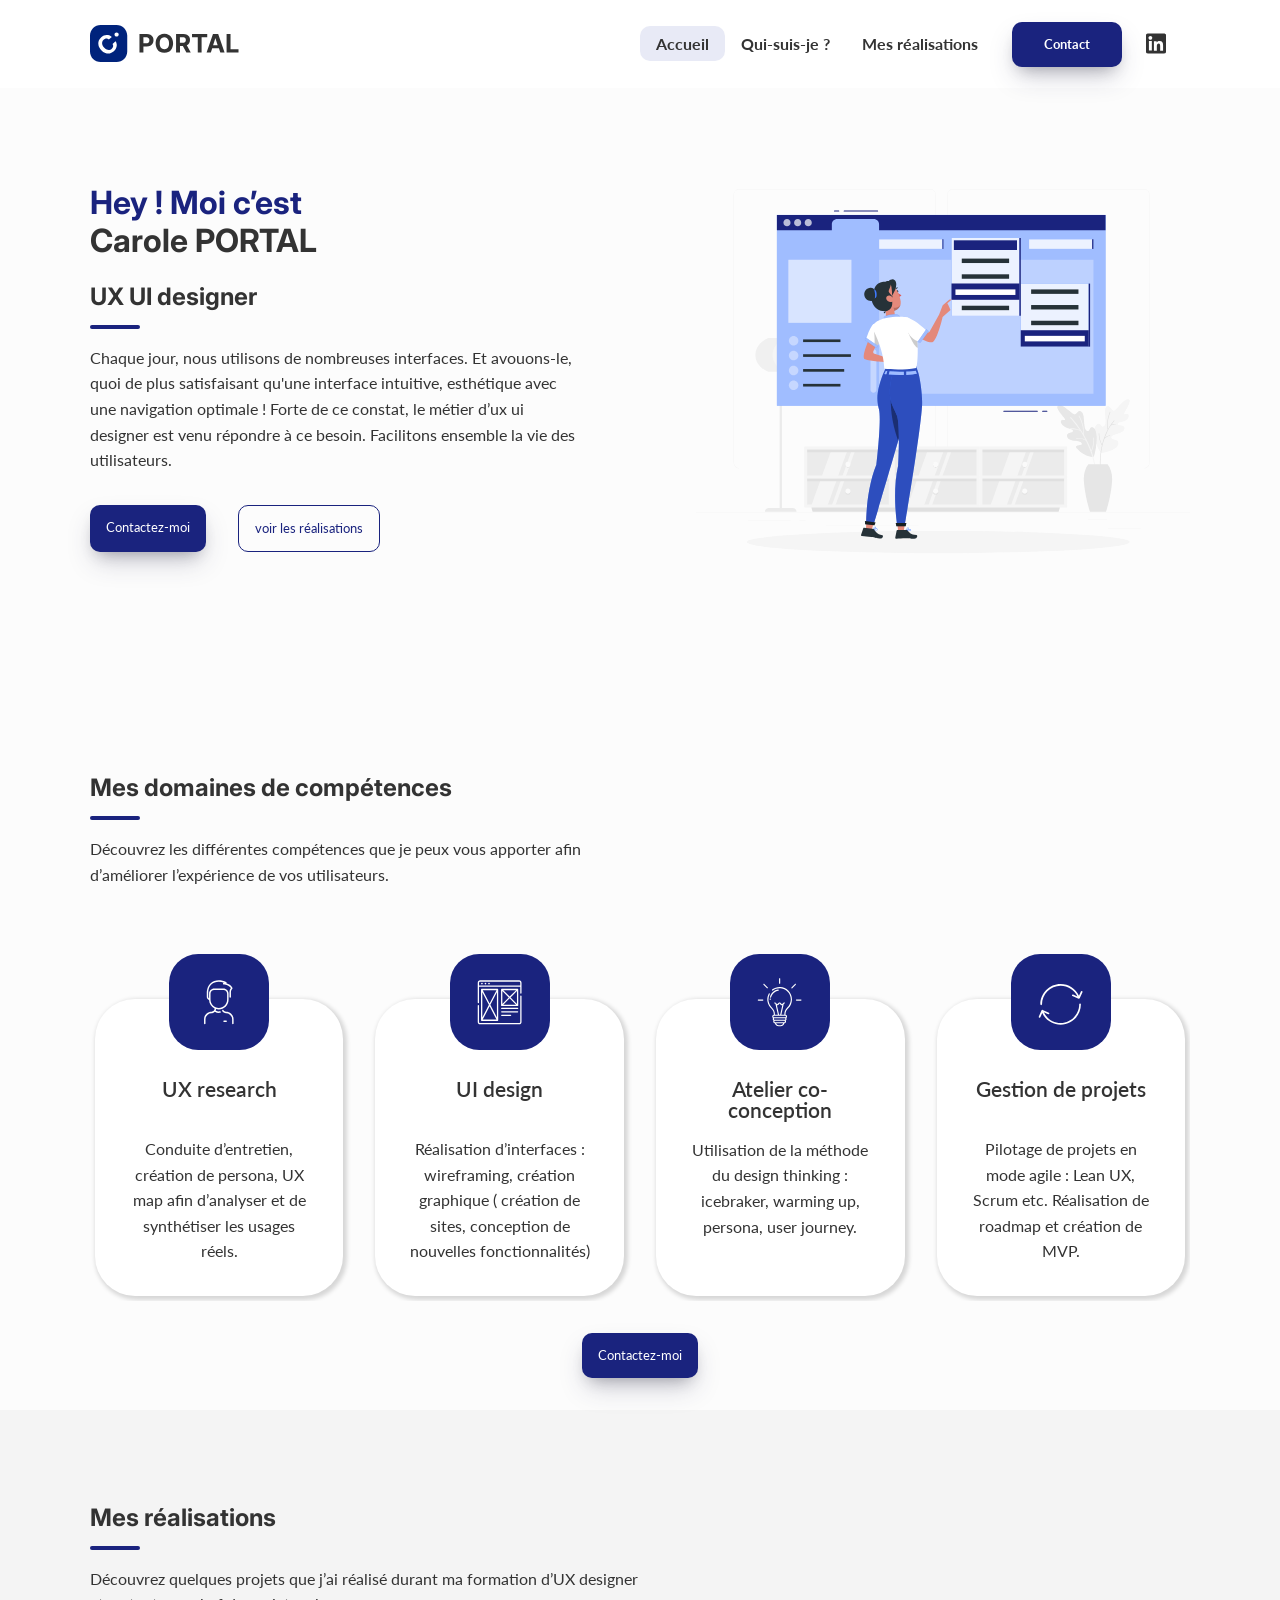
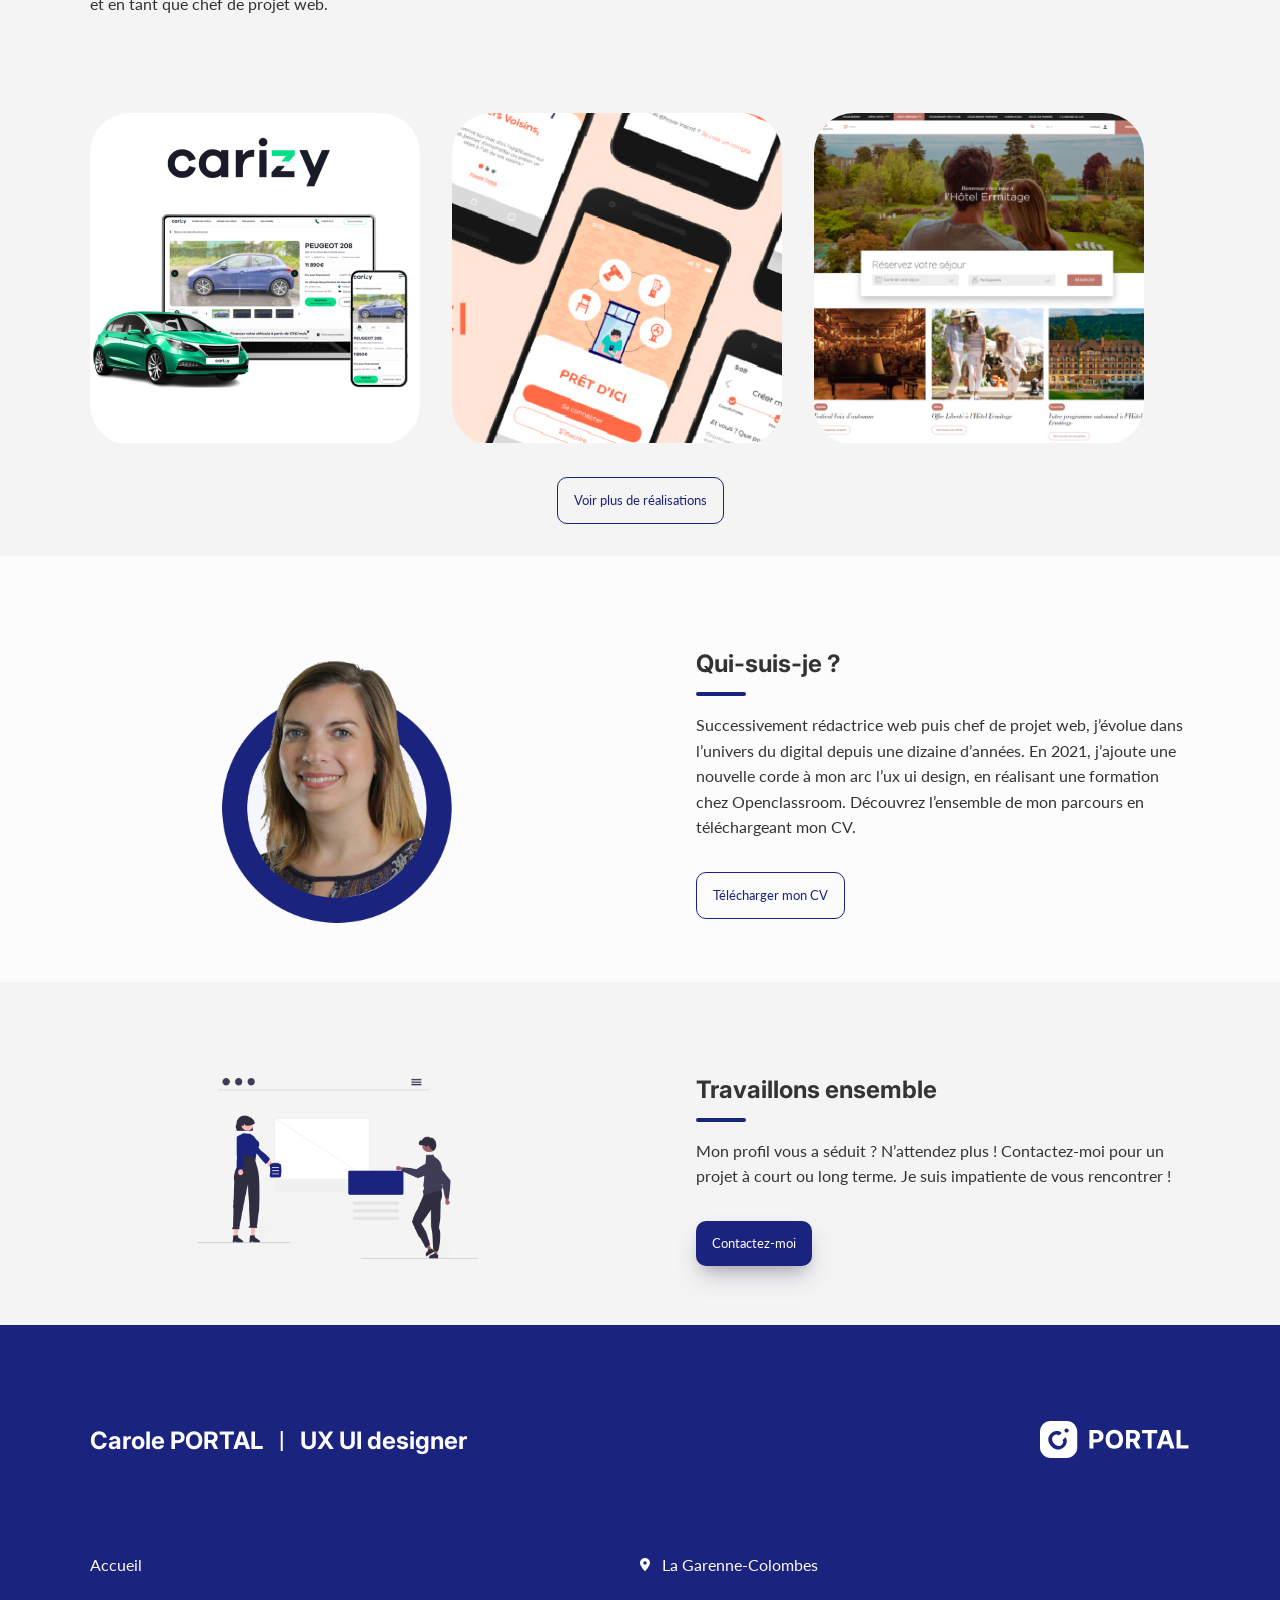
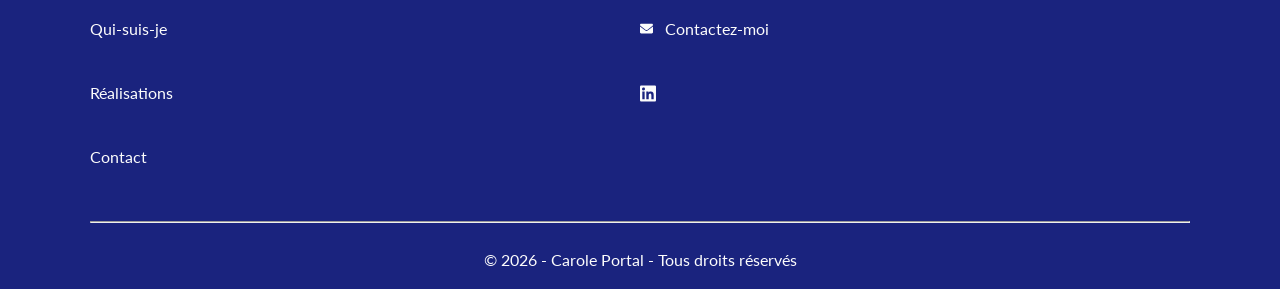
==== index.html @ c17dd4f8 "update portfolio" ====
<!DOCTYPE html>
<html lang="fr">
	<head>
		<meta charset="UTF-8" />
		<meta http-equiv="X-UA-Compatible" content="IE=edge" />
		<meta name="viewport" content="width=device-width, initial-scale=1.0" />
		<title>Carole Portal | UX UI Designer</title>
		<link rel="stylesheet" href="./assets/styles/style.css" />
		<link
			rel="shortcut icon"
			href="./assets/img/favicon.svg"
			type="image/x-icon"
		/>
	</head>
	<body>
		<!-- Navbar -->
		<nav class="navbar">
			<div class="container">
				<div class="content">
					<div class="logo">
						<a href="/index.html">
							<img src="/assets/img/Logo_PORTAL.svg" alt="Logo Carole Portal" />
						</a>
					</div>
					<div id="Link" class="navLink">
						<ul>
							<li class="">
								<a class="navBtn navActive" href="/index.html">Accueil</a>
							</li>
							<li class="">
								<a class="navBtn" href="/qui-suis-je.html">Qui-suis-je ?</a>
							</li>
							<li class="">
								<a class="navBtn" href="/realisations.html">Mes réalisations</a>
							</li>
							<li class="contact">
								<a href="/contact.html">Contact</a>
							</li>
							<li>
								<a
									href="https://www.linkedin.com/in/carole-portal-0603b5bb/"
									target="_blank"
								>
									<img src="./assets/img/linkedin.svg" alt="Logo Linkedin" />
								</a>
							</li>
						</ul>
					</div>
					<div id="BurgerMenu" class="navLinkMobile">
						<span></span>
						<span></span>
						<span></span>
					</div>
				</div>
			</div>
		</nav>
		<main>
			<!-- Section 1 -->
			<section class="container">
				<div class="flex section-1">
					<div class="section-1-txt">
						<h1><span>Hey ! Moi c’est </span> Carole PORTAL</h1>
						<h2>UX UI designer</h2>
						<div class="separateur"></div>
						<p>
							Chaque jour, nous utilisons de nombreuses interfaces. Et
							avouons-le, quoi de plus satisfaisant qu'une interface intuitive,
							esthétique avec une navigation optimale ! Forte de ce constat, le
							métier d’ux ui designer est venu répondre à ce besoin. Facilitons
							ensemble la vie des utilisateurs.
						</p>
						<div class="section-btn">
							<a href="/contact.html" class="contact">Contactez-moi</a>
							<a href="/realisations.html" class="btn-outline"
								>voir les réalisations</a
							>
						</div>
					</div>
					<div class="section-1-img">
						<img
							src="./assets/img/image-section-1.svg"
							alt="illustration ux designer"
						/>
					</div>
				</div>
			</section>
			<!-- Section 2 -->
			<section class="container m-b-2">
				<div class="flex section-1">
					<div class="section-1-txt">
						<h2>Mes domaines de compétences</h2>
						<div class="separateur"></div>
						<p>
							Découvrez les différentes compétences que je peux vous apporter
							afin d’améliorer l’expérience de vos utilisateurs.
						</p>
					</div>
				</div>
				<div class="section-2">
					<div class="overflow-mobile">
						<div class="card-skill">
							<div class="picto-skill">
								<img src="./assets/img/skill_1.svg" alt="Picto UX research" />
							</div>
							<div class="info-skill">
								<h3>UX research</h3>
								<p>
									Conduite d’entretien, création de persona, UX map afin
									d’analyser et de synthétiser les usages réels.
								</p>
							</div>
						</div>
						<div class="card-skill">
							<div class="picto-skill">
								<img src="./assets/img/skill_2.svg" alt="Picto UX research" />
							</div>
							<div class="info-skill">
								<h3>UI design</h3>
								<p>
									Réalisation d’interfaces : wireframing, création graphique (
									création de sites, conception de nouvelles fonctionnalités)
								</p>
							</div>
						</div>
						<div class="card-skill">
							<div class="picto-skill">
								<img src="./assets/img/skill_3.svg" alt="Picto UX research" />
							</div>
							<div class="info-skill">
								<h3>Atelier co-conception</h3>
								<p>
									Utilisation de la méthode du design thinking : icebraker,
									warming up, persona, user journey.
								</p>
							</div>
						</div>
						<div class="card-skill">
							<div class="picto-skill">
								<img src="./assets/img/skill_4.svg" alt="Picto UX research" />
							</div>
							<div class="info-skill">
								<h3>Gestion de projets</h3>
								<p>
									Pilotage de projets en mode agile : Lean UX, Scrum etc.
									Réalisation de roadmap et création de MVP.
								</p>
							</div>
						</div>
					</div>
					<div class="section-btn center-btn">
						<a href="/contact.html" class="contact">Contactez-moi</a>
					</div>
				</div>
			</section>
			<!-- Section 3 -->
			<section class="bg-grey p-b-2">
				<div class="container">
					<div class="flex section-1">
						<div class="section-1-txt">
							<h2>Mes réalisations</h2>
							<div class="separateur"></div>
							<p>
								Découvrez quelques projets que j’ai réalisé durant ma formation
								d’UX designer et en tant que chef de projet web.
							</p>
						</div>
					</div>
					<div class="section-1">
						<div class="flex-work">
							<!-- travaux 1 -->
							<div class="content-work">
								<a href="/work-carizy.html">
									<div class="content-overlay-work"></div>
									<img
										class="content-image"
										src="/assets/img/work-carizy.jpg"
										alt="Page Annonce Carizy"
									/>
									<div class="content-details fadeIn-bottom">
										<div class="separateur-white"></div>
										<h3 class="content-title">CARIZY</h3>
										<p class="content-text">Refonte de la page annonce</p>
									</div>
								</a>
							</div>
							<!-- travaux 2 -->
							<div class="content-work">
								<a href="/work-pret-d-ici.html">
									<div class="content-overlay-work"></div>
									<img
										class="content-image"
										src="/assets/img/work-pret-d-ici.jpg"
										alt="Mockups écran de l'application Prêt d'ici"
									/>
									<div class="content-details fadeIn-bottom">
										<div class="separateur-white"></div>
										<h3 class="content-title">PRÊT D'ICI</h3>
										<p class="content-text">Application mobile</p>
									</div>
								</a>
							</div>
							<!-- travaux 3 -->
							<div class="content-work">
								<a href="/work-ermitage.html">
									<div class="content-overlay-work"></div>
									<img
										class="content-image"
										src="/assets/img/work-ermitage.jpg"
										alt="Page d'accueil du site Ermitage"
									/>
									<div class="content-details fadeIn-bottom">
										<div class="separateur-white"></div>
										<h3 class="content-title">HÔTEL ERMITAGE</h3>
										<p class="content-text">
											Faire évoluer un service existant
										</p>
									</div>
								</a>
							</div>
						</div>
						<div class="section-btn center-btn">
							<a href="/realisations.html" class="btn-outline"
								>Voir plus de réalisations</a
							>
						</div>
					</div>
				</div>
			</section>
			<!-- Section 4 -->
			<section class="container p-b-2">
				<div class="section-1 flex">
					<div class="section-1-img">
						<div class="photo-profil">
							<img src="/assets/img/Photo-carole.png" alt="Photo de Carole" />
						</div>
					</div>
					<div class="section-1-txt">
						<h2>Qui-suis-je ?</h2>
						<div class="separateur"></div>
						<p>
							Successivement rédactrice web puis chef de projet web, j’évolue
							dans l’univers du digital depuis une dizaine d’années. En 2021,
							j’ajoute une nouvelle corde à mon arc l’ux ui design, en réalisant
							une formation chez Openclassroom. Découvrez l’ensemble de mon
							parcours en téléchargeant mon CV.
						</p>
						<div class="section-btn">
							<a
								class="btn-outline txt-btn-center"
								href="/assets/cv/CV-Carole_Portal-UX-UI-Designer.pdf"
								target="_blank"
								>Télécharger mon CV</a
							>
						</div>
					</div>
				</div>
			</section>
			<!-- Section 5 -->
			<section class="bg-grey p-b-2">
				<div class="container">
					<div class="section-1 flex">
						<div class="section-1-img">
							<div class="photo-profil p-b-2">
								<img
									src="/assets/img/travaillons-ensemble.png"
									alt="Photo de bureau"
								/>
							</div>
						</div>
						<div class="section-1-txt">
							<h2>Travaillons ensemble</h2>
							<div class="separateur"></div>
							<p>
								Mon profil vous a séduit ? N’attendez plus ! Contactez-moi pour
								un projet à court ou long terme. Je suis impatiente de vous
								rencontrer !
							</p>
							<div class="section-btn">
								<a href="/contact.html" class="contact">Contactez-moi</a>
							</div>
						</div>
					</div>
				</div>
			</section>
		</main>
		<footer class="footer">
			<div class="container">
				<div class="section-1 flex-footer">
					<div class="title-footer">
						<h2>Carole PORTAL</h2>
						<span class="pipe">|</span>
						<h2>UX UI designer</h2>
					</div>
					<div class="logo-footer">
						<img
							src="/assets/img/Logo_white_PORTAL.svg"
							alt="logo Carole Portal en blanc"
						/>
					</div>
				</div>
				<div class="section-1 content-link-contact">
					<div class="content-link">
						<ul>
							<li><a href="#">Accueil</a></li>
							<li><a href="/qui-suis-je.html">Qui-suis-je</a></li>
							<li><a href="/realisations.html">Réalisations</a></li>
							<li><a href="/contact.html">Contact</a></li>
						</ul>
					</div>
					<div class="content-contact">
						<ul>
							<li>
								<a href="#">
									<img
										src="/assets/img/location-dot.svg"
										alt="Picto localisation"
									/>
									La Garenne-Colombes</a
								>
							</li>
							<li>
								<a href="mailto:portalcarol@gmail.com" target="_blank"
									><img src="/assets/img/envelope.svg" alt="Picto enveloppe" />
									Contactez-moi</a
								>
							</li>
							<li>
								<a
									href="https://www.linkedin.com/in/carole-portal-0603b5bb/"
									target="_blank"
								>
									<img
										src="/assets/img/linkedin_white.svg"
										alt="Picto Linkedin"
								/></a>
							</li>
						</ul>
					</div>
				</div>
				<hr />
				<div class="copyright">
					<p>
						© <span id="copy"></span> - Carole Portal - Tous droits réservés
					</p>
				</div>
			</div>
		</footer>
		<button id="goTop">
			<img src="/assets/img/caret-up.svg" alt="Flêche vers le haut" />
		</button>
		<script src="/assets/js/script.js"></script>
	</body>
</html>
---- assets/styles/style.css ----
@import "./reset.css";
@import "./global.css";
@import "./burgerMenu.css";
@import "./accueil.css";
@import "/assets/styles/work-pret-d-ici.css";
@import "./contact.css";
@import "./qui-suis-je.css";
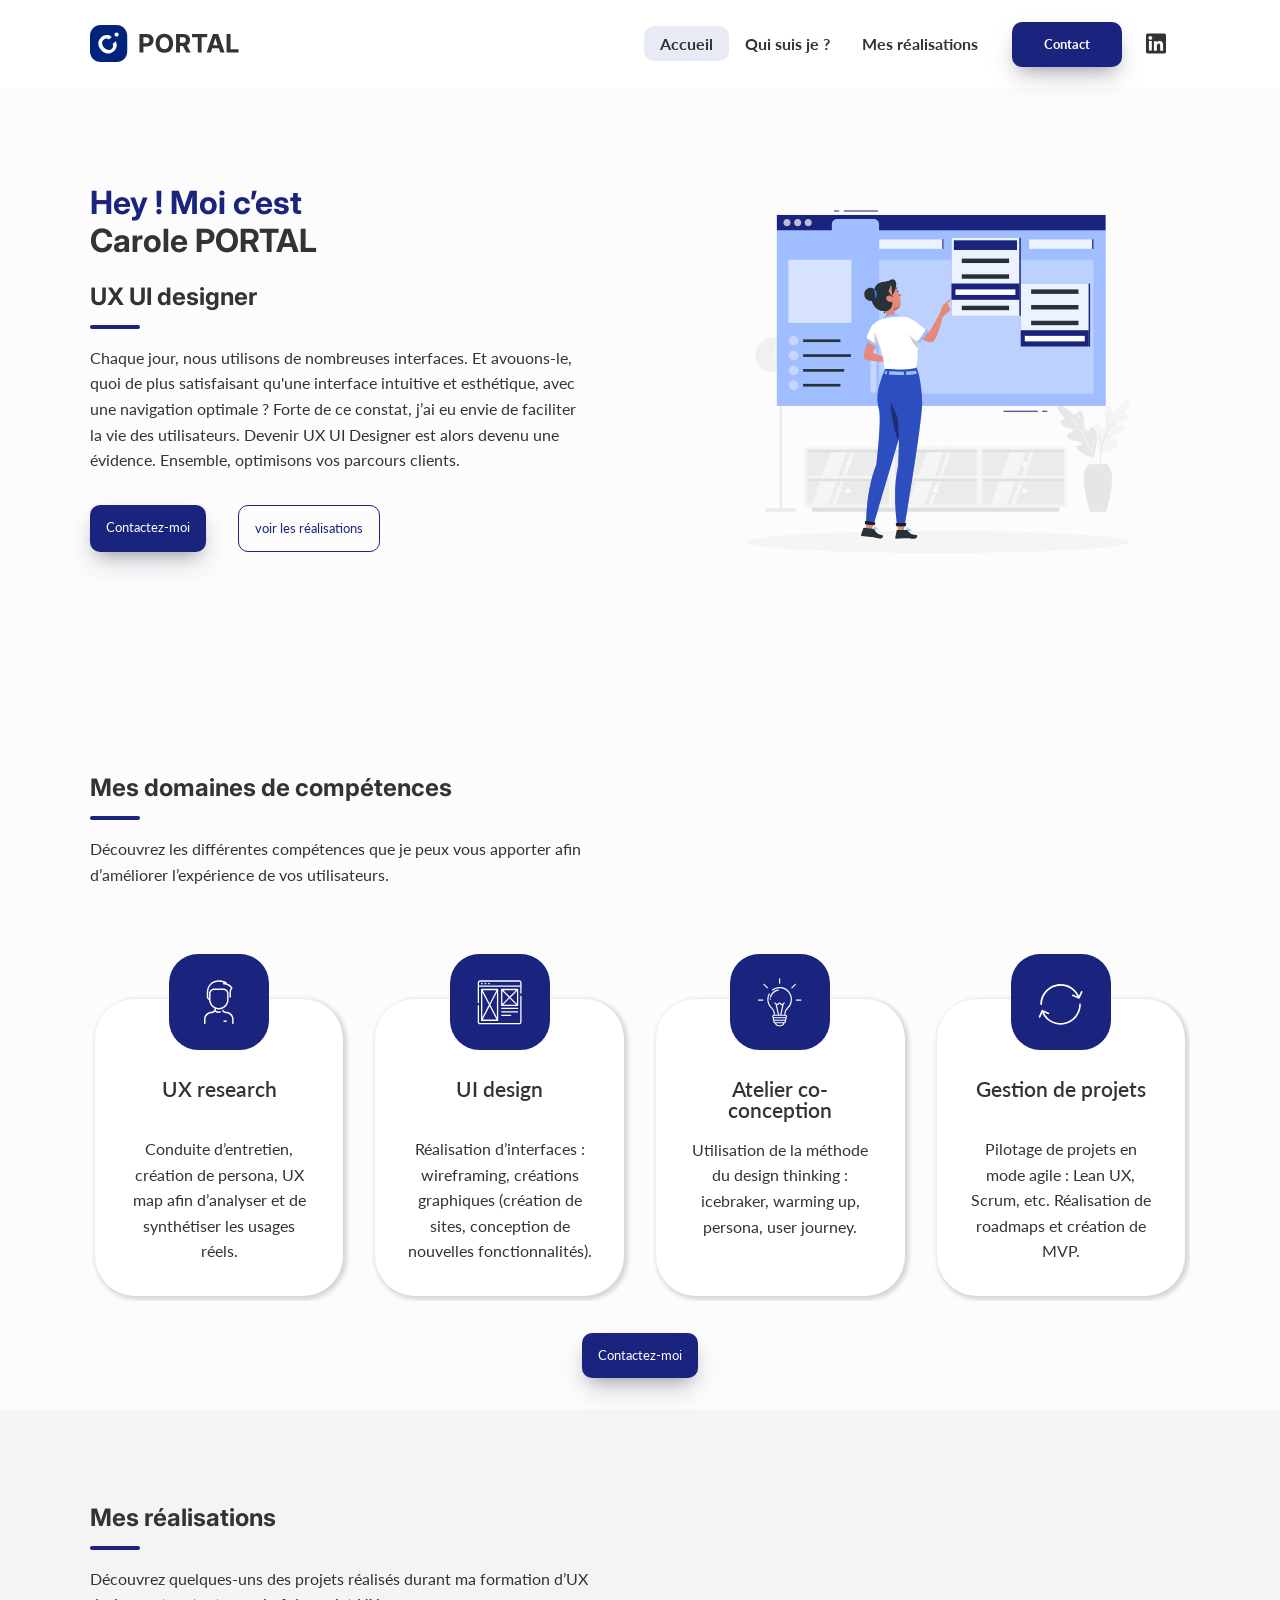
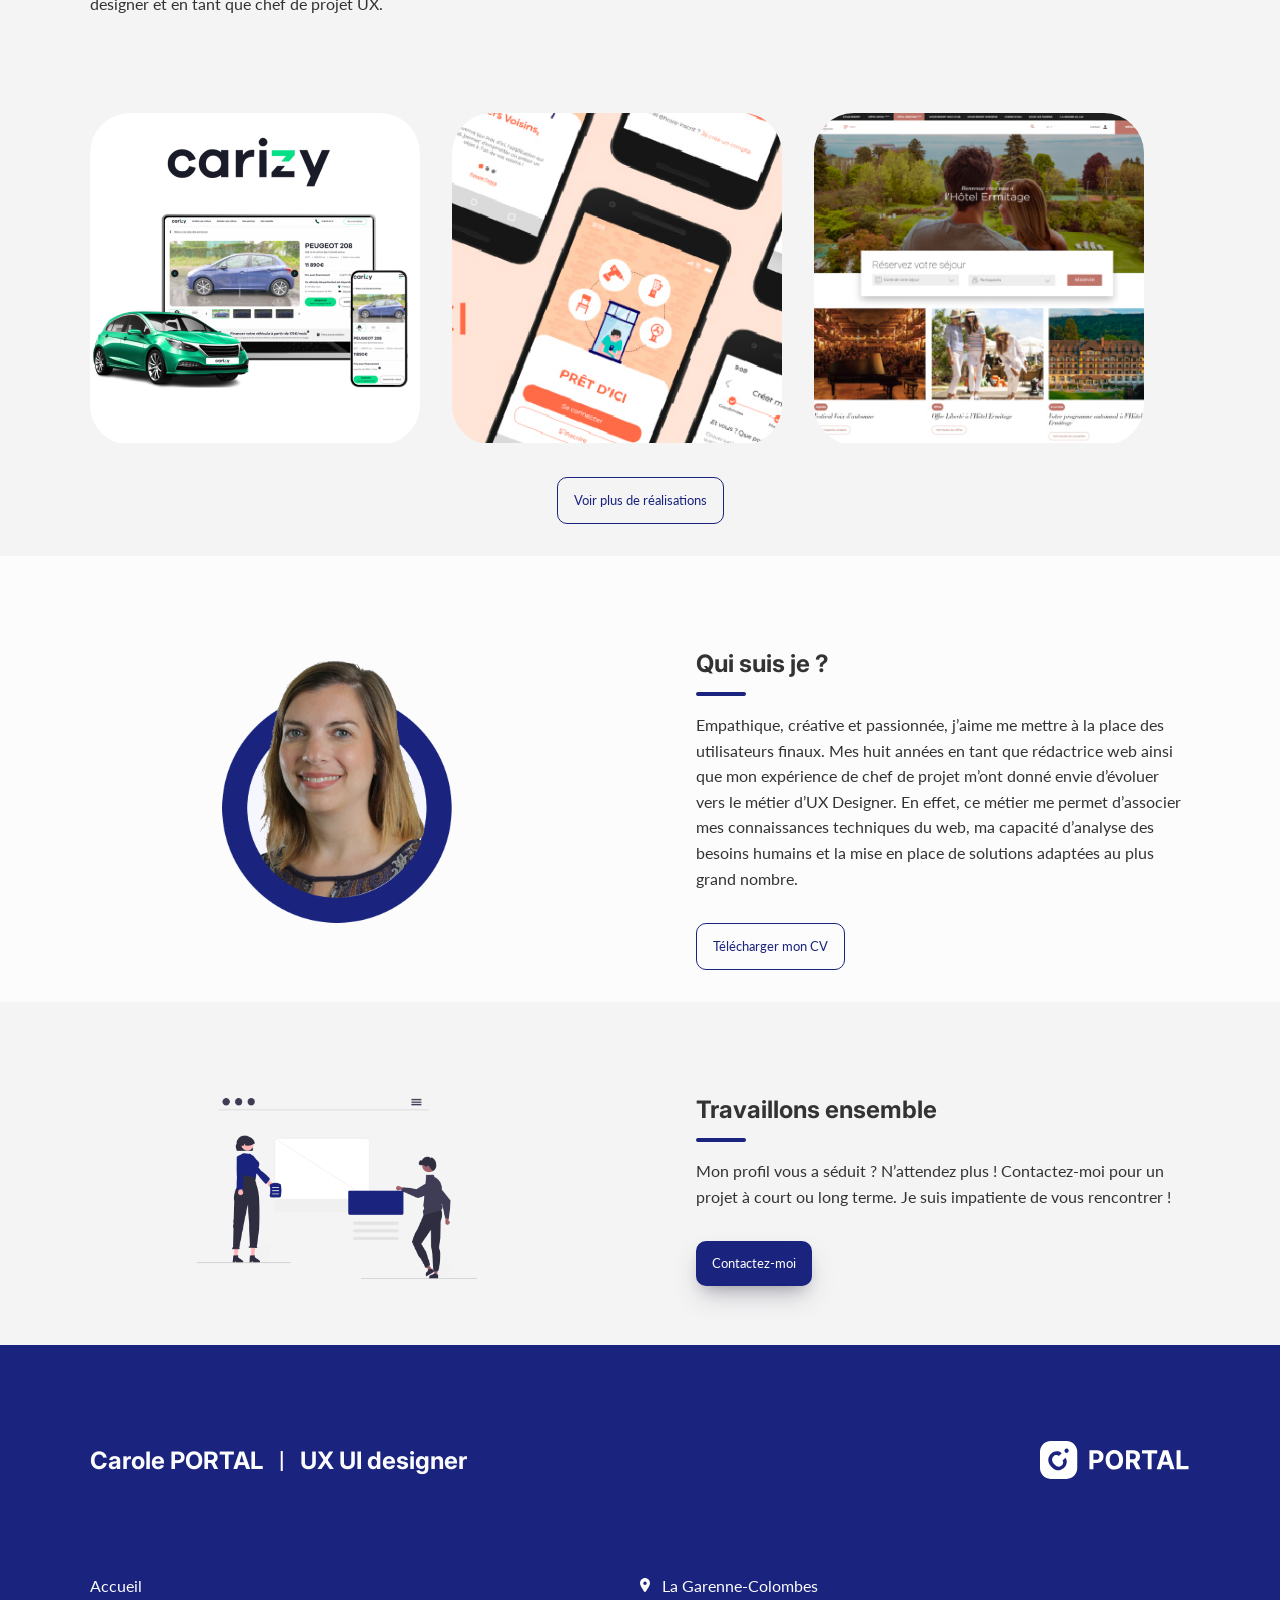
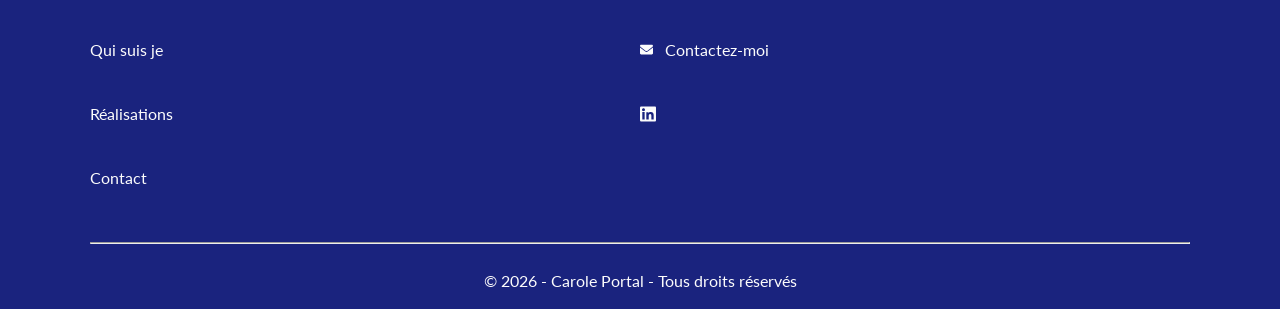
==== commit 286a3b31: "update portfolio" ====
--- a/index.html
+++ b/index.html
@@ -28,7 +28,7 @@
 								<a class="navBtn navActive" href="/index.html">Accueil</a>
 							</li>
 							<li class="">
-								<a class="navBtn" href="/qui-suis-je.html">Qui-suis-je ?</a>
+								<a class="navBtn" href="/qui-suis-je.html">Qui suis je ?</a>
 							</li>
 							<li class="">
 								<a class="navBtn" href="/realisations.html">Mes réalisations</a>
@@ -64,10 +64,11 @@
 						<div class="separateur"></div>
 						<p>
 							Chaque jour, nous utilisons de nombreuses interfaces. Et
-							avouons-le, quoi de plus satisfaisant qu'une interface intuitive,
-							esthétique avec une navigation optimale ! Forte de ce constat, le
-							métier d’ux ui designer est venu répondre à ce besoin. Facilitons
-							ensemble la vie des utilisateurs.
+							avouons-le, quoi de plus satisfaisant qu'une interface intuitive
+							et esthétique, avec une navigation optimale ? Forte de ce constat,
+							j’ai eu envie de faciliter la vie des utilisateurs. Devenir UX UI
+							Designer est alors devenu une évidence. Ensemble, optimisons vos
+							parcours clients.
 						</p>
 						<div class="section-btn">
 							<a href="/contact.html" class="contact">Contactez-moi</a>
@@ -86,7 +87,7 @@
 			</section>
 			<!-- Section 2 -->
 			<section class="container m-b-2">
-				<div class="flex section-1">
+				<div class="flex section-1 p-t-0-mobile">
 					<div class="section-1-txt">
 						<h2>Mes domaines de compétences</h2>
 						<div class="separateur"></div>
@@ -117,8 +118,8 @@
 							<div class="info-skill">
 								<h3>UI design</h3>
 								<p>
-									Réalisation d’interfaces : wireframing, création graphique (
-									création de sites, conception de nouvelles fonctionnalités)
+									Réalisation d’interfaces : wireframing, créations graphiques
+									(création de sites, conception de nouvelles fonctionnalités).
 								</p>
 							</div>
 						</div>
@@ -141,8 +142,8 @@
 							<div class="info-skill">
 								<h3>Gestion de projets</h3>
 								<p>
-									Pilotage de projets en mode agile : Lean UX, Scrum etc.
-									Réalisation de roadmap et création de MVP.
+									Pilotage de projets en mode agile : Lean UX, Scrum, etc.
+									Réalisation de roadmaps et création de MVP.
 								</p>
 							</div>
 						</div>
@@ -160,8 +161,8 @@
 							<h2>Mes réalisations</h2>
 							<div class="separateur"></div>
 							<p>
-								Découvrez quelques projets que j’ai réalisé durant ma formation
-								d’UX designer et en tant que chef de projet web.
+								Découvrez quelques-uns des projets réalisés durant ma formation
+								d’UX designer et en tant que chef de projet UX.
 							</p>
 						</div>
 					</div>
@@ -228,21 +229,23 @@
 			</section>
 			<!-- Section 4 -->
 			<section class="container p-b-2">
-				<div class="section-1 flex">
+				<div class="section-1 flex p-t-1-mobile">
 					<div class="section-1-img">
 						<div class="photo-profil">
 							<img src="/assets/img/Photo-carole.png" alt="Photo de Carole" />
 						</div>
 					</div>
 					<div class="section-1-txt">
-						<h2>Qui-suis-je ?</h2>
+						<h2>Qui suis je ?</h2>
 						<div class="separateur"></div>
 						<p>
-							Successivement rédactrice web puis chef de projet web, j’évolue
-							dans l’univers du digital depuis une dizaine d’années. En 2021,
-							j’ajoute une nouvelle corde à mon arc l’ux ui design, en réalisant
-							une formation chez Openclassroom. Découvrez l’ensemble de mon
-							parcours en téléchargeant mon CV.
+							Empathique, créative et passionnée, j’aime me mettre à la place
+							des utilisateurs finaux. Mes huit années en tant que rédactrice
+							web ainsi que mon expérience de chef de projet m’ont donné envie
+							d’évoluer vers le métier d’UX Designer. En effet, ce métier me
+							permet d’associer mes connaissances techniques du web, ma capacité
+							d’analyse des besoins humains et la mise en place de solutions
+							adaptées au plus grand nombre.
 						</p>
 						<div class="section-btn">
 							<a
@@ -302,7 +305,7 @@
 					<div class="content-link">
 						<ul>
 							<li><a href="#">Accueil</a></li>
-							<li><a href="/qui-suis-je.html">Qui-suis-je</a></li>
+							<li><a href="/qui-suis-je.html">Qui suis je</a></li>
 							<li><a href="/realisations.html">Réalisations</a></li>
 							<li><a href="/contact.html">Contact</a></li>
 						</ul>
--- a/assets/styles/style.css
+++ b/assets/styles/style.css
@@ -5,3 +5,6 @@
 @import "/assets/styles/work-pret-d-ici.css";
 @import "./contact.css";
 @import "./qui-suis-je.css";
+@import "/assets/styles/work-ermitage.css";
+@import "/assets/styles/work-reseaux-sociaux.css";
+@import "/assets/styles/work-carizy.css";
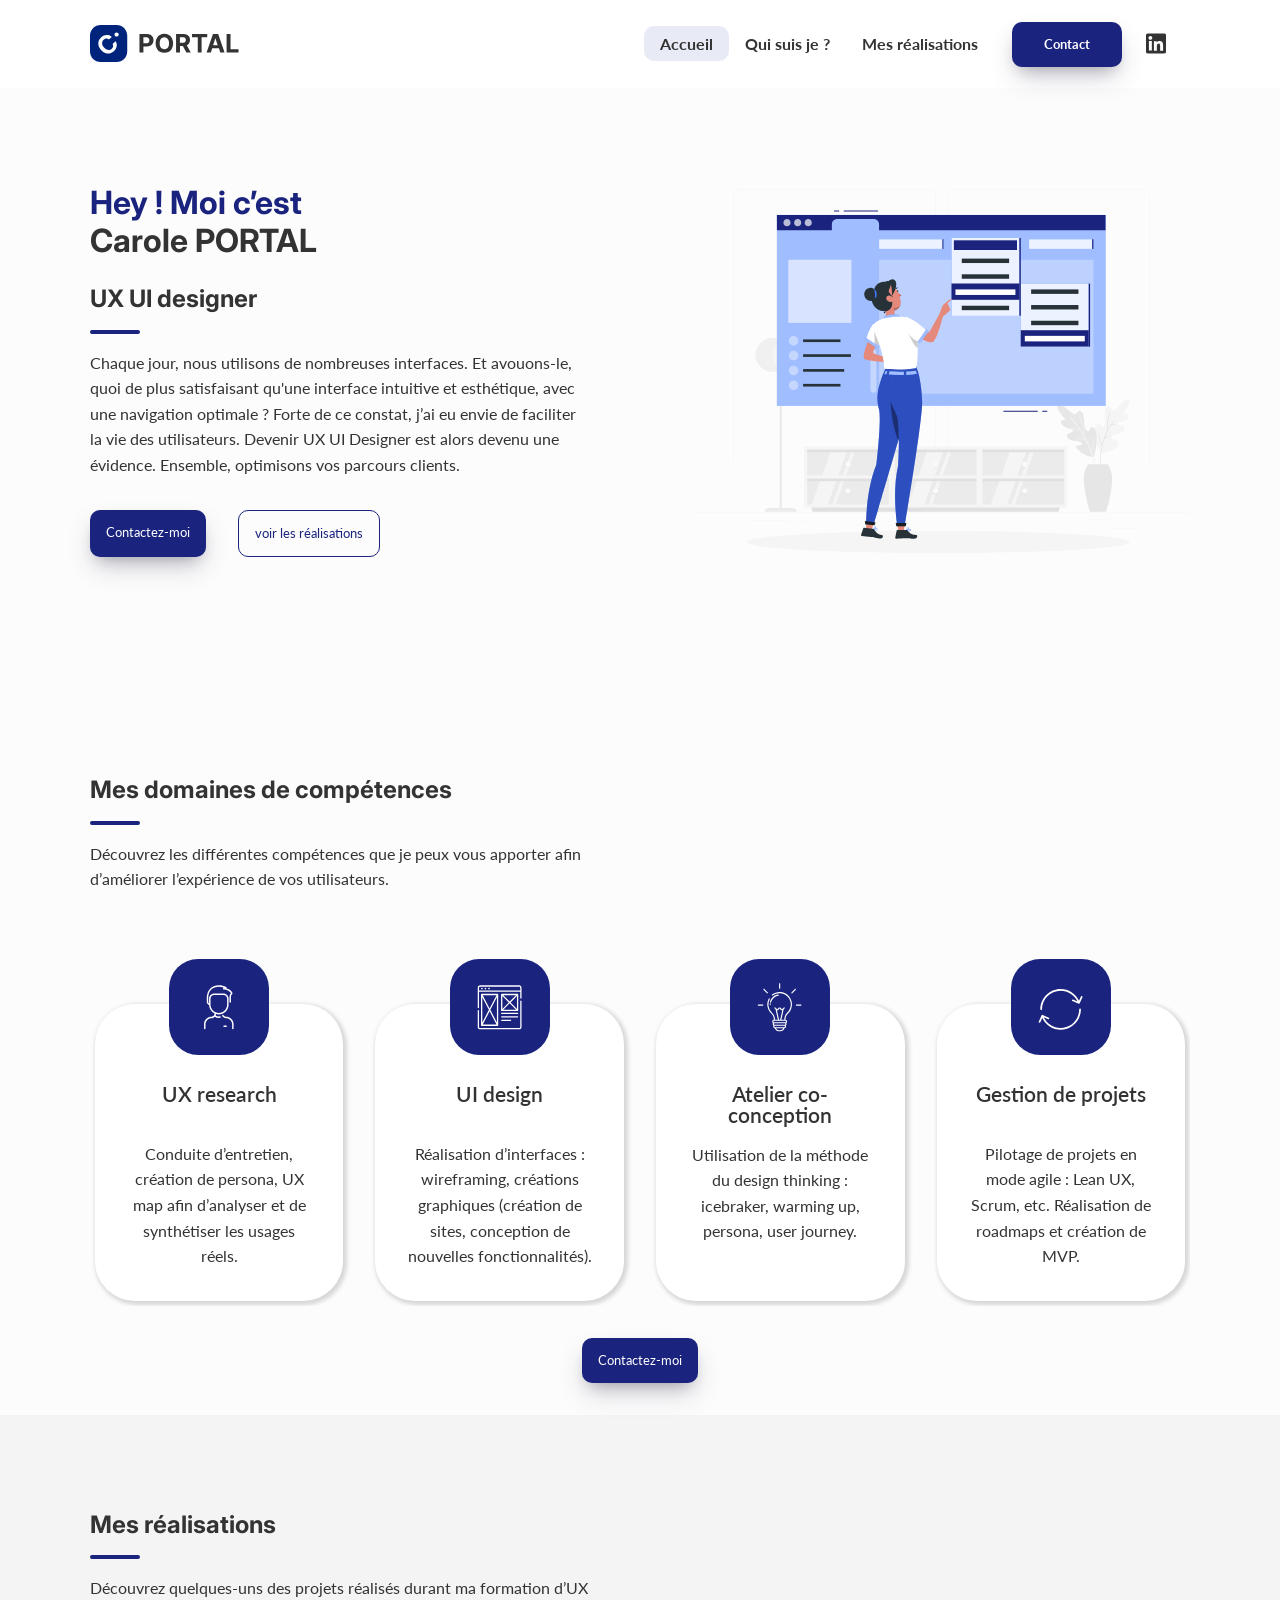
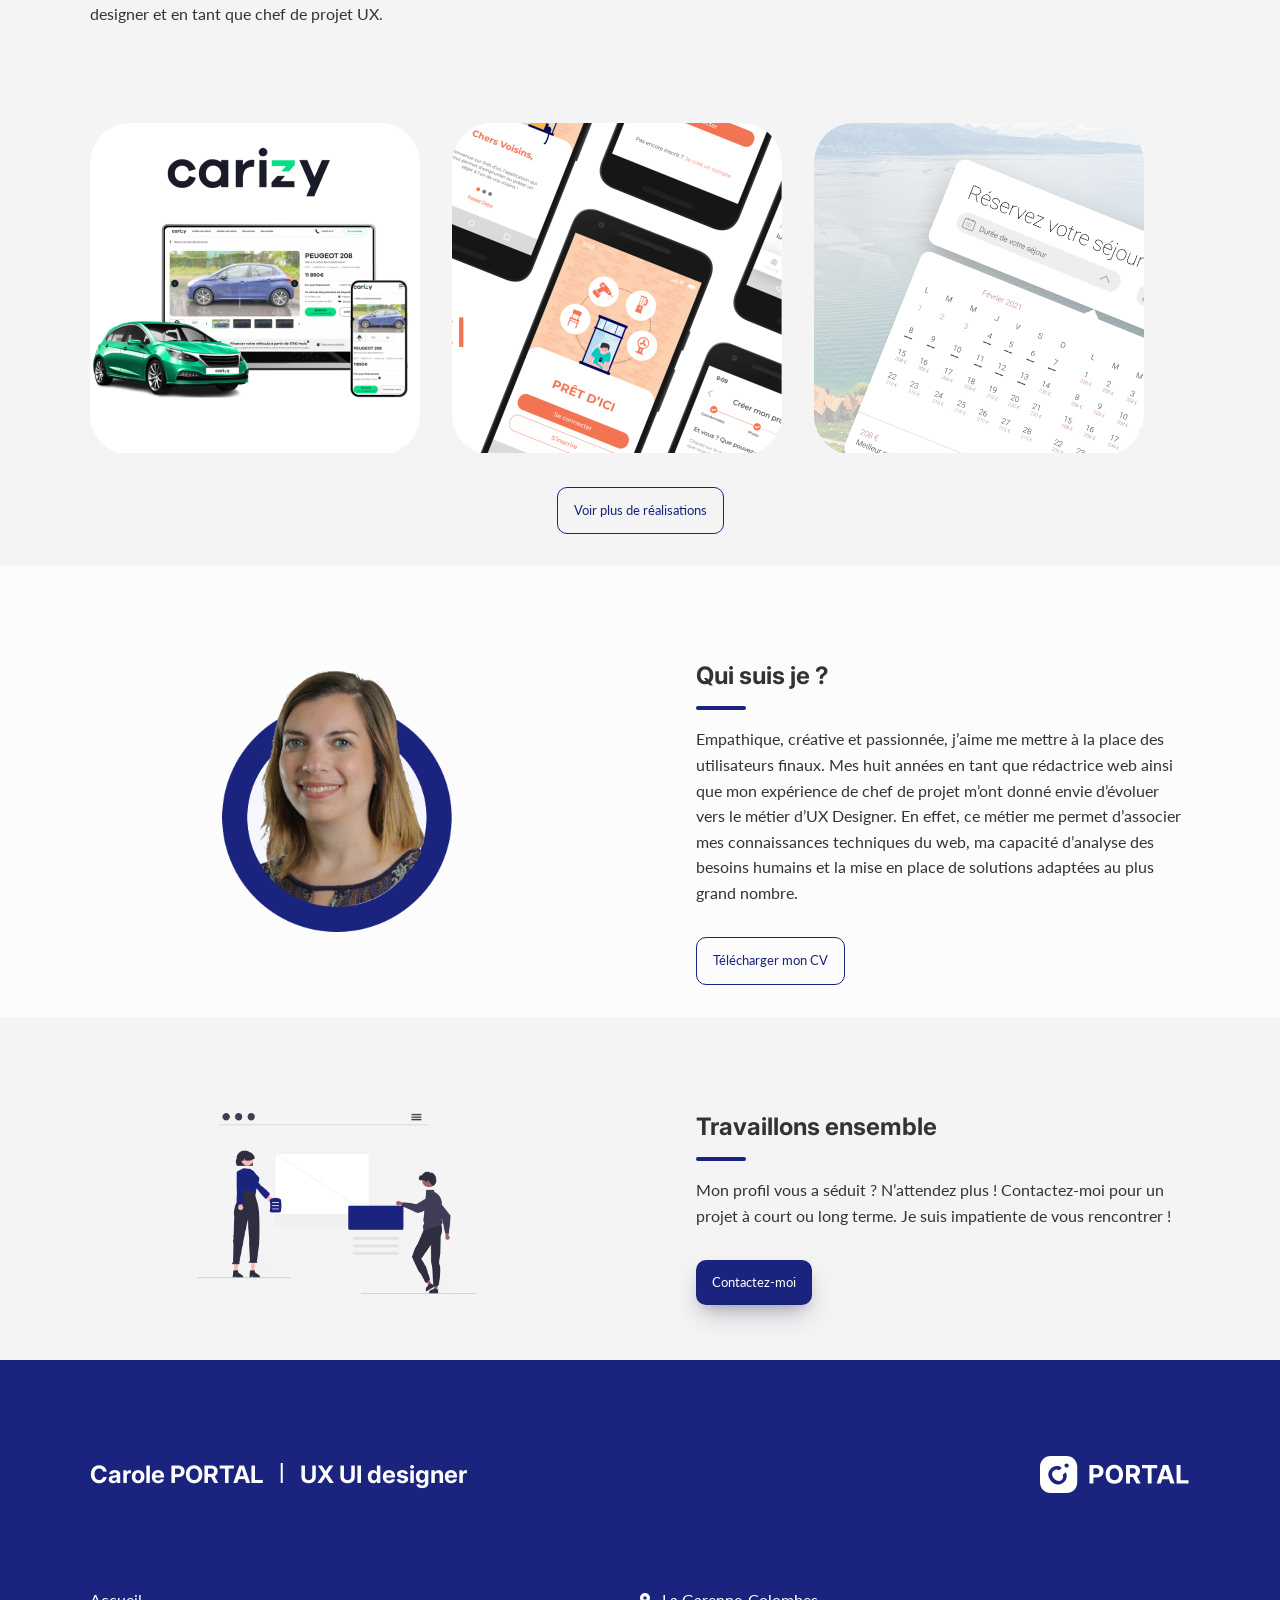
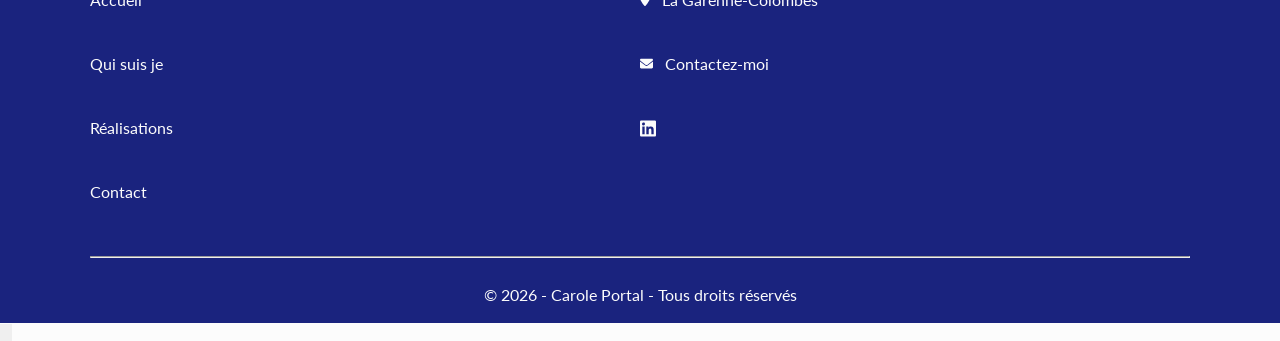
==== commit daa0894f: "update button scroll top" ====
--- a/index.html
+++ b/index.html
@@ -348,7 +348,7 @@
 				</div>
 			</div>
 		</footer>
-		<button id="goTop">
+		<button class="scrollToTopBtn">
 			<img src="/assets/img/caret-up.svg" alt="Flêche vers le haut" />
 		</button>
 		<script src="/assets/js/script.js"></script>
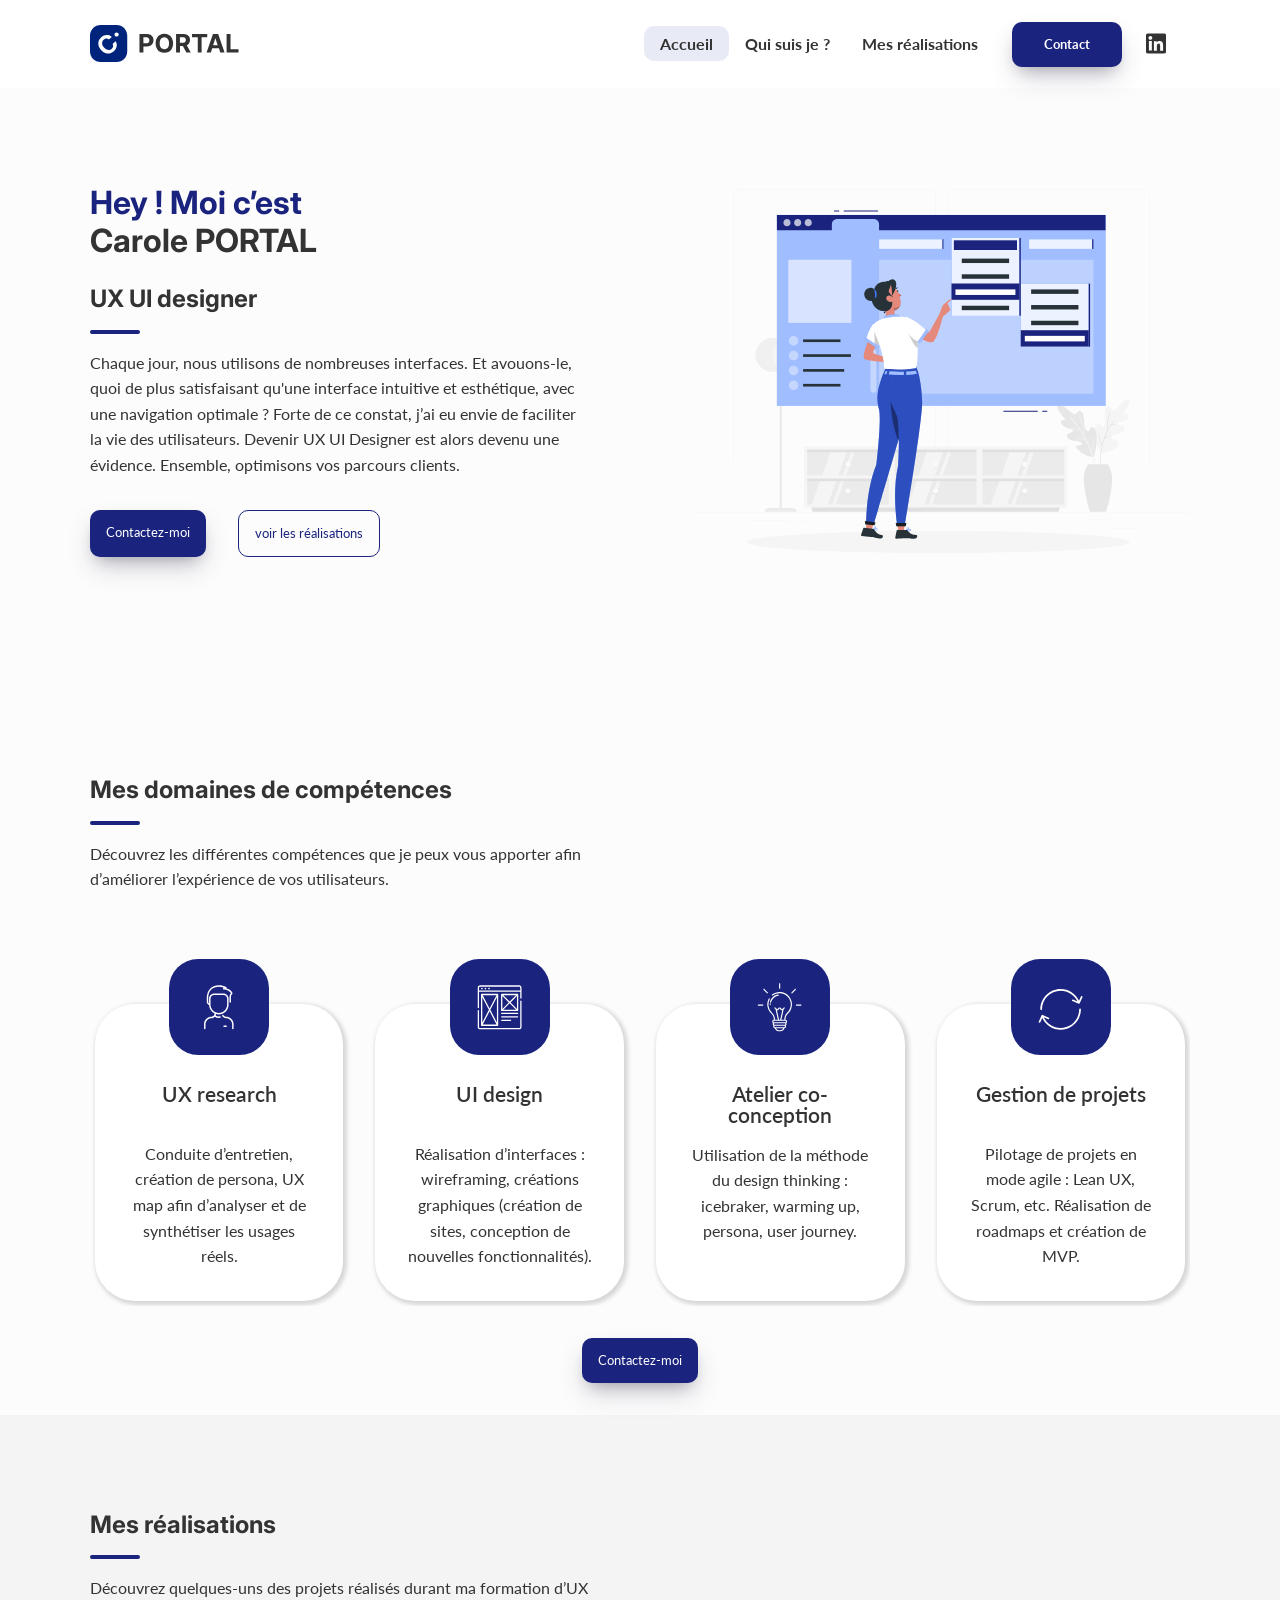
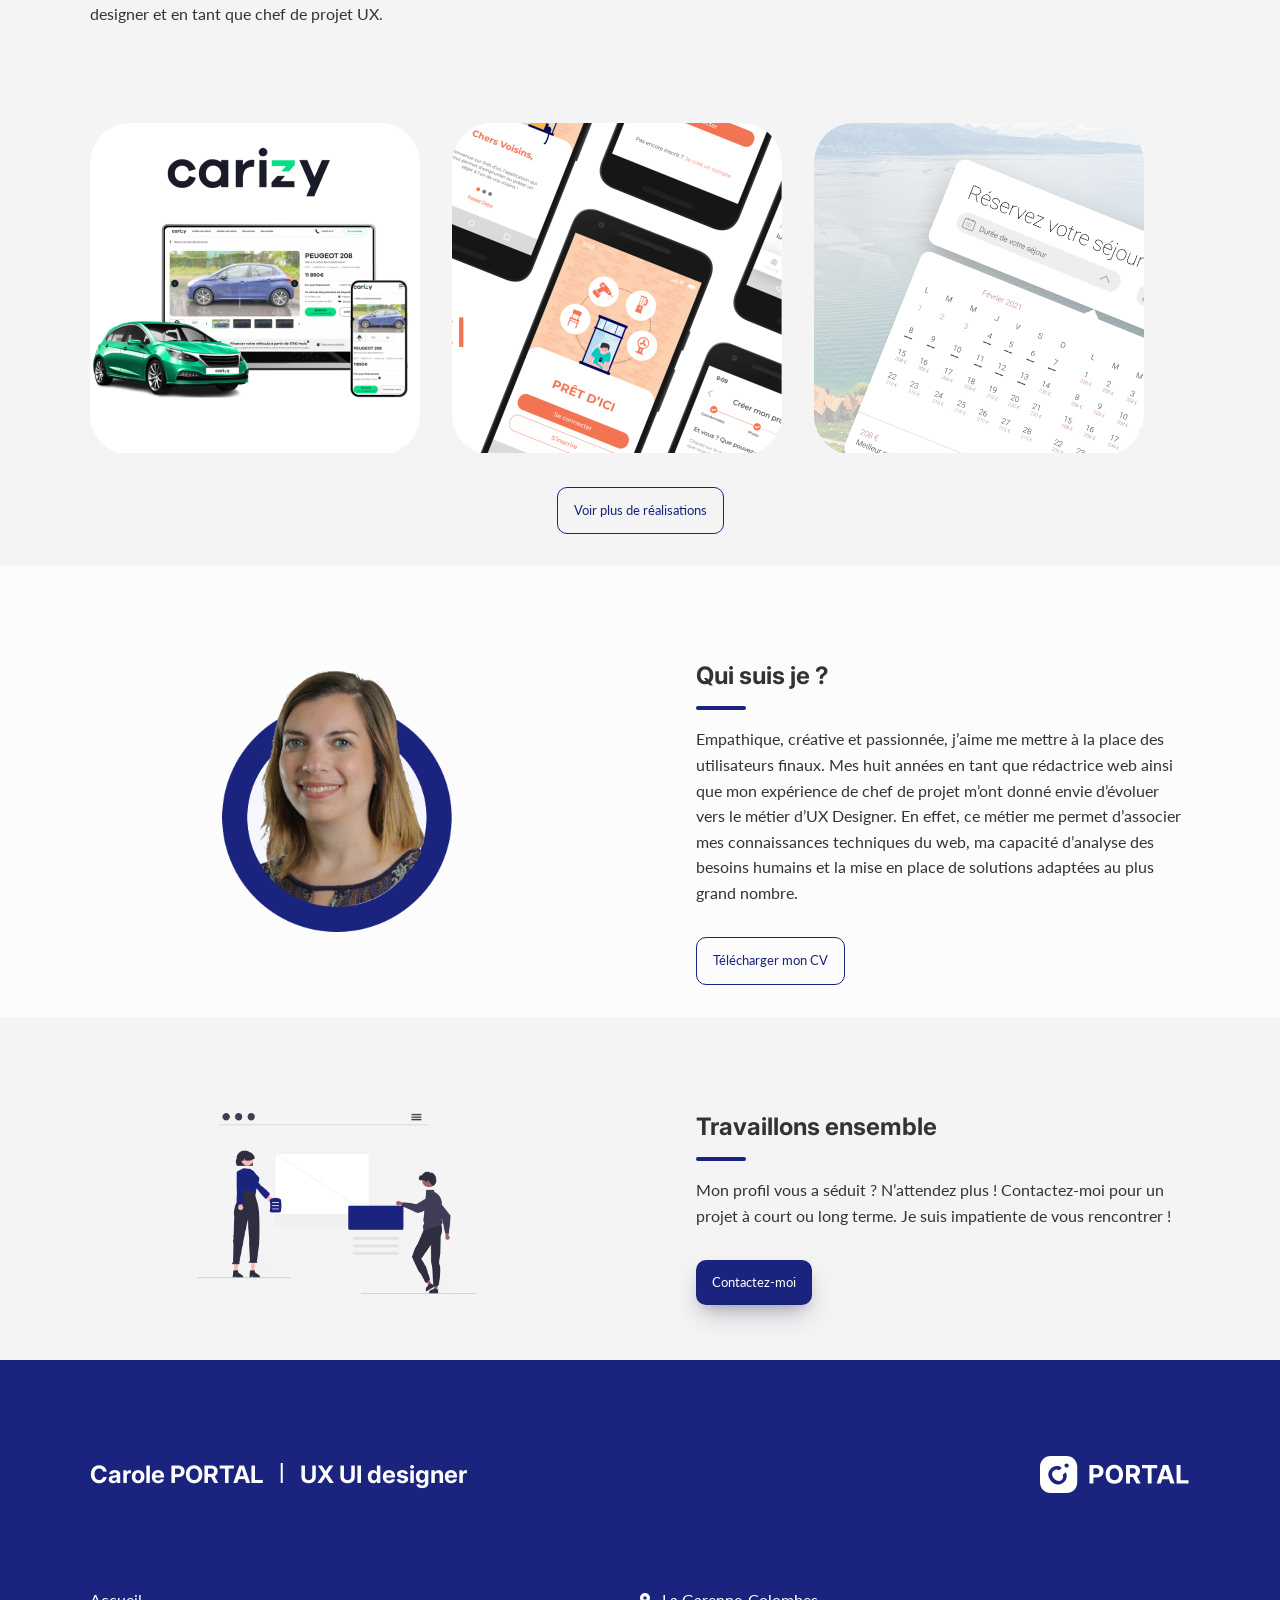
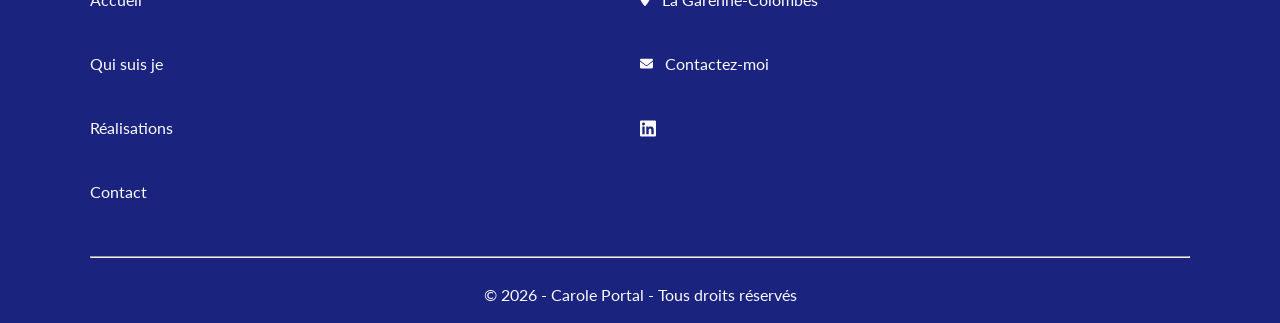
==== commit 0004bbaa: "Add files via upload Upload new index.html with meta description for referencement" ====
--- a/index.html
+++ b/index.html
@@ -4,7 +4,37 @@
 		<meta charset="UTF-8" />
 		<meta http-equiv="X-UA-Compatible" content="IE=edge" />
 		<meta name="viewport" content="width=device-width, initial-scale=1.0" />
-		<title>Carole Portal | UX UI Designer</title>
+		<title>Carole PORTAL | UX-UI Designer | Portfolio</title>
+		<meta
+			name="description"
+			content="UX UI designer, je construis des interfaces (web, mobile, application etc.) répondant aux besoins des utilisateurs. Découvrez l'ensemble de mes réalisations."
+		/>
+		<meta
+			name="keywords"
+			content="ux, ui, designer, design, experience, utilisateur, interface, graphique"
+		/>
+		<meta name="language" content="fr" />
+		<meta name="robots" content="index,follow" />
+		<meta name="revisit-after" content="7 days" />
+		<meta name="author" content="Carole Portal" />
+		<meta name="copyright" content="2023, Carole Portal" />
+		<meta name="geo.region" content="France" />
+		<meta name="geo.placename" content="Puteaux" />
+		<meta name="geo.position" content="48.884748;2.23964" />
+		<meta name="ICBM" content="48.884748, 2.23964" />
+		<meta name="googlebot" content="index,follow" />
+		<meta name="bingbot" content="index,follow" />
+		<meta property="og:title" content="Carole Portal" />
+		<meta
+			property="og:description"
+			content="UX UI designer, je construis vos interfaces."
+		/>
+		<meta property="og:type" content="website" />
+		<meta property="og:url" content="https://caroleportal.github.io/" />
+		<meta
+			property="og:image"
+			content="https://caroleportal.github.io/assets/img/Logo_PORTAL.svg"
+		/>
 		<link rel="stylesheet" href="./assets/styles/style.css" />
 		<link
 			rel="shortcut icon"
@@ -18,7 +48,7 @@
 			<div class="container">
 				<div class="content">
 					<div class="logo">
-						<a href="/index.html">
+						<a href="https://caroleportal.github.io/">
 							<img src="/assets/img/Logo_PORTAL.svg" alt="Logo Carole Portal" />
 						</a>
 					</div>
@@ -80,7 +110,7 @@
 					<div class="section-1-img">
 						<img
 							src="./assets/img/image-section-1.svg"
-							alt="illustration ux designer"
+							alt="illustration bleue représentant un ux designer"
 						/>
 					</div>
 				</div>
@@ -101,7 +131,7 @@
 					<div class="overflow-mobile">
 						<div class="card-skill">
 							<div class="picto-skill">
-								<img src="./assets/img/skill_1.svg" alt="Picto UX research" />
+								<img src="./assets/img/skill_1.svg" alt="picto ux research" />
 							</div>
 							<div class="info-skill">
 								<h3>UX research</h3>
@@ -113,7 +143,7 @@
 						</div>
 						<div class="card-skill">
 							<div class="picto-skill">
-								<img src="./assets/img/skill_2.svg" alt="Picto UX research" />
+								<img src="./assets/img/skill_2.svg" alt="picto ui design" />
 							</div>
 							<div class="info-skill">
 								<h3>UI design</h3>
@@ -125,7 +155,10 @@
 						</div>
 						<div class="card-skill">
 							<div class="picto-skill">
-								<img src="./assets/img/skill_3.svg" alt="Picto UX research" />
+								<img
+									src="./assets/img/skill_3.svg"
+									alt="picto atelier conception"
+								/>
 							</div>
 							<div class="info-skill">
 								<h3>Atelier co-conception</h3>
@@ -137,7 +170,10 @@
 						</div>
 						<div class="card-skill">
 							<div class="picto-skill">
-								<img src="./assets/img/skill_4.svg" alt="Picto UX research" />
+								<img
+									src="./assets/img/skill_4.svg"
+									alt="picto gestion de projet"
+								/>
 							</div>
 							<div class="info-skill">
 								<h3>Gestion de projets</h3>
@@ -175,7 +211,7 @@
 									<img
 										class="content-image"
 										src="/assets/img/work-carizy.jpg"
-										alt="Page Annonce Carizy"
+										alt="voiture verte et mockup écran desktop et mobile"
 									/>
 									<div class="content-details fadeIn-bottom">
 										<div class="separateur-white"></div>
@@ -191,7 +227,7 @@
 									<img
 										class="content-image"
 										src="/assets/img/work-pret-d-ici.jpg"
-										alt="Mockups écran de l'application Prêt d'ici"
+										alt="mockup de l’application mobile prêt d’ici"
 									/>
 									<div class="content-details fadeIn-bottom">
 										<div class="separateur-white"></div>
@@ -207,7 +243,7 @@
 									<img
 										class="content-image"
 										src="/assets/img/work-ermitage.jpg"
-										alt="Page d'accueil du site Ermitage"
+										alt="illustration du projet Ermitage représentant un calendrier de réservation en ligne"
 									/>
 									<div class="content-details fadeIn-bottom">
 										<div class="separateur-white"></div>
@@ -232,7 +268,10 @@
 				<div class="section-1 flex p-t-1-mobile">
 					<div class="section-1-img">
 						<div class="photo-profil">
-							<img src="/assets/img/Photo-carole.png" alt="Photo de Carole" />
+							<img
+								src="/assets/img/Photo-carole.png"
+								alt="photo Carole PORTAL"
+							/>
 						</div>
 					</div>
 					<div class="section-1-txt">
@@ -266,7 +305,7 @@
 							<div class="photo-profil p-b-2">
 								<img
 									src="/assets/img/travaillons-ensemble.png"
-									alt="Photo de bureau"
+									alt="illustration bleue représentant deux personnages travaillant ensemble"
 								/>
 							</div>
 						</div>
